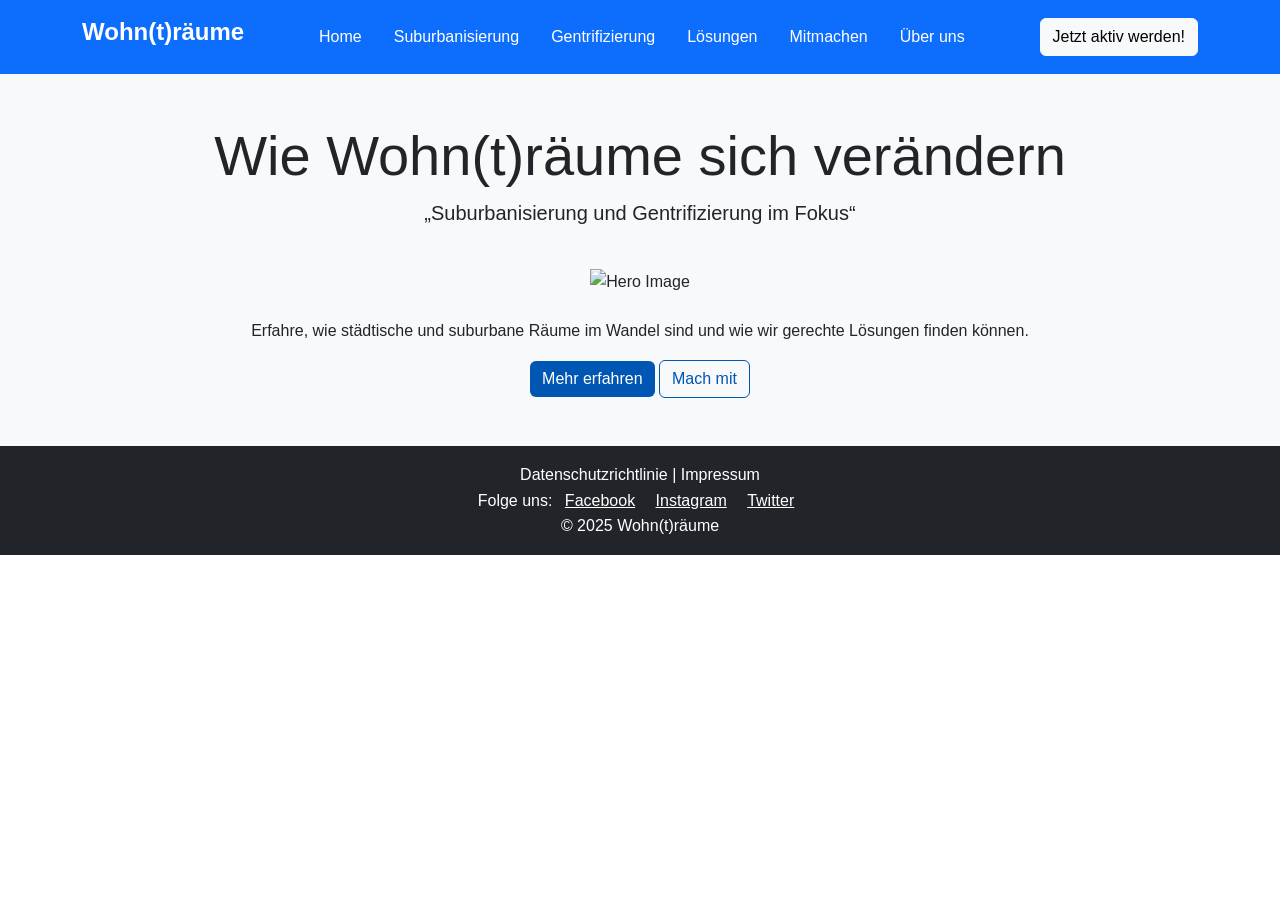
==== index.html @ d02d344f "basic structure" ====
<!DOCTYPE html>
<html lang="de">
<head>
    <meta charset="UTF-8">
    <meta name="viewport" content="width=device-width, initial-scale=1.0">
    <title>Wohn(t)räume - Home</title>
    <link href="https://cdn.jsdelivr.net/npm/bootstrap@5.0.0-alpha1/dist/css/bootstrap.min.css" rel="stylesheet">
    <link rel="stylesheet" href="style/style.css">
</head>
<body>
    <!-- Include Header -->
    <header class="bg-primary text-white p-3">
        <div class="container d-flex justify-content-between align-items-center">
            <h1 class="logo">Wohn(t)räume</h1>
            <nav>
                <ul class="nav">
                    <li class="nav-item"><a class="nav-link text-white" href="index.html">Home</a></li>
                    <li class="nav-item"><a class="nav-link text-white" href="suburbanisierung.html">Suburbanisierung</a></li>
                    <li class="nav-item"><a class="nav-link text-white" href="gentrifizierung.html">Gentrifizierung</a></li>
                    <li class="nav-item"><a class="nav-link text-white" href="loesungen.html">Lösungen</a></li>
                    <li class="nav-item"><a class="nav-link text-white" href="mitmachen.html">Mitmachen</a></li>
                    <li class="nav-item"><a class="nav-link text-white" href="ueber-uns.html">Über uns</a></li>
                </ul>
            </nav>
            <a href="#" class="btn btn-light">Jetzt aktiv werden!</a>
        </div>
    </header>

    <!-- Main Content -->
    <section id="home" class="text-center py-5 bg-light">
        <div class="container">
            <h2 class="display-4">Wie Wohn(t)räume sich verändern</h2>
            <p class="lead">„Suburbanisierung und Gentrifizierung im Fokus“</p>
            <img src="images/hero-image.jpg" alt="Hero Image" class="img-fluid my-4">
            <p>Erfahre, wie städtische und suburbane Räume im Wandel sind und wie wir gerechte Lösungen finden können.</p>
            <a href="lösungen.html" class="btn btn-primary">Mehr erfahren</a>
            <a href="mitmachen.html" class="btn btn-outline-primary">Mach mit</a>
        </div>
    </section>

    <!-- Include Footer -->
    <footer class="bg-dark text-white text-center py-3">
        <p>Datenschutzrichtlinie | Impressum</p>
        <p>Folge uns: 
            <a href="#" class="text-white mx-2">Facebook</a> 
            <a href="#" class="text-white mx-2">Instagram</a> 
            <a href="#" class="text-white mx-2">Twitter</a>
        </p>
        <p>© 2025 Wohn(t)räume</p>
    </footer>

    <script src="https://cdn.jsdelivr.net/npm/bootstrap@5.0.0-alpha1/dist/js/bootstrap.bundle.min.js"></script>
</body>
</html>
---- style/style.css ----
/* General Styles */
body {
    font-family: Arial, sans-serif;
    line-height: 1.6;
}

.logo {
    font-size: 1.5rem;
    font-weight: bold;
}

.map-placeholder {
    height: 300px;
}

.before-after-images img {
    max-width: 45%;
    margin: 10px 0;
}

/* Buttons */
.btn-primary {
    background-color: #0056b3;
    border: none;
}

.btn-outline-primary {
    color: #0056b3;
    border-color: #0056b3;
}

/* Footer */
footer p {
    margin: 0;
}
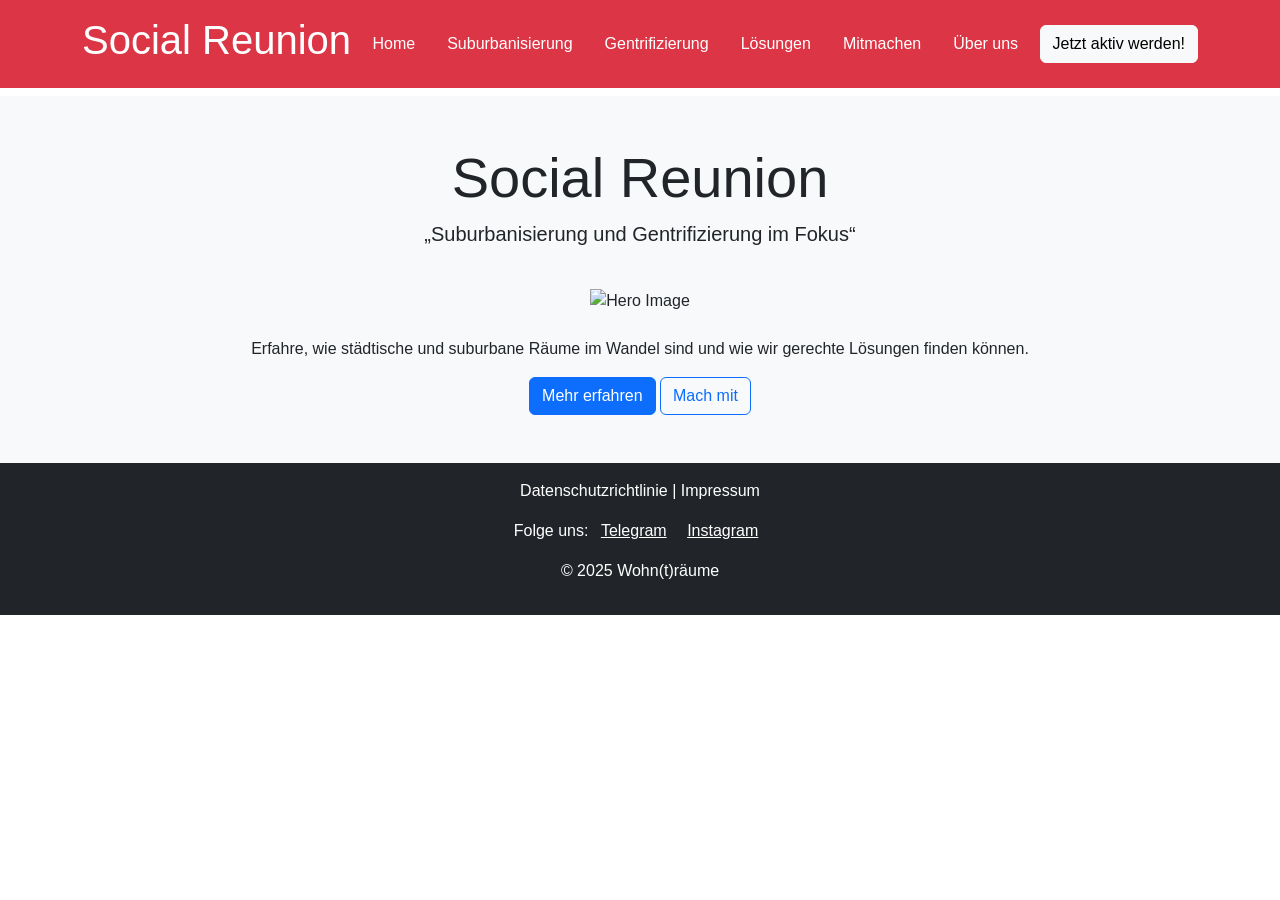
==== commit 4282933e: "CSS gelöscht" ====
--- a/index.html
+++ b/index.html
@@ -3,15 +3,20 @@
 <head>
     <meta charset="UTF-8">
     <meta name="viewport" content="width=device-width, initial-scale=1.0">
-    <title>Wohn(t)räume - Home</title>
+    <title>Social Reunion - Home</title>
     <link href="https://cdn.jsdelivr.net/npm/bootstrap@5.0.0-alpha1/dist/css/bootstrap.min.css" rel="stylesheet">
-    <link rel="stylesheet" href="style/style.css">
+    <style>
+        body {
+            font-family: 'Kumbh Sans', sans-serif;
+        }
+
+    </style>
 </head>
 <body>
     <!-- Include Header -->
-    <header class="bg-primary text-white p-3">
-        <div class="container d-flex justify-content-between align-items-center">
-            <h1 class="logo">Wohn(t)räume</h1>
+    <header  class="p-3 mb-2 bg-danger text-white">
+        <div class="container d-flex justify-content-between align-items-center";">
+            <h1 class="logo">Social Reunion</h1>
             <nav>
                 <ul class="nav">
                     <li class="nav-item"><a class="nav-link text-white" href="index.html">Home</a></li>
@@ -29,7 +34,7 @@
     <!-- Main Content -->
     <section id="home" class="text-center py-5 bg-light">
         <div class="container">
-            <h2 class="display-4">Wie Wohn(t)räume sich verändern</h2>
+            <h2 class="display-4">Social Reunion</h2>
             <p class="lead">„Suburbanisierung und Gentrifizierung im Fokus“</p>
             <img src="images/hero-image.jpg" alt="Hero Image" class="img-fluid my-4">
             <p>Erfahre, wie städtische und suburbane Räume im Wandel sind und wie wir gerechte Lösungen finden können.</p>
@@ -42,9 +47,9 @@
     <footer class="bg-dark text-white text-center py-3">
         <p>Datenschutzrichtlinie | Impressum</p>
         <p>Folge uns: 
-            <a href="#" class="text-white mx-2">Facebook</a> 
+            <a href="#" class="text-white mx-2">Telegram</a> 
             <a href="#" class="text-white mx-2">Instagram</a> 
-            <a href="#" class="text-white mx-2">Twitter</a>
+
         </p>
         <p>© 2025 Wohn(t)räume</p>
     </footer>
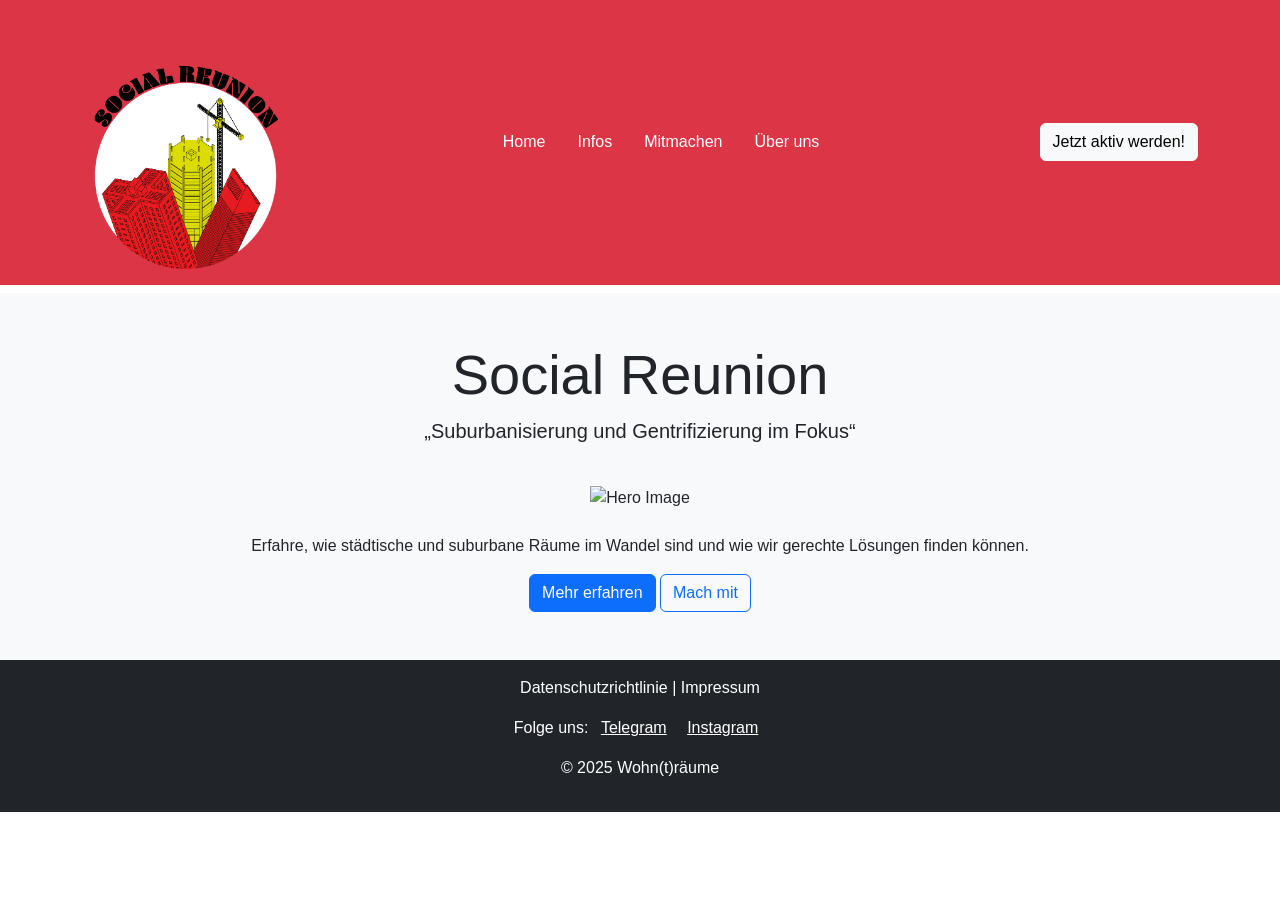
==== commit f4b1b2e2: "Logo eingefügt" ====
--- a/index.html
+++ b/index.html
@@ -10,19 +10,19 @@
             font-family: 'Kumbh Sans', sans-serif;
         }
 
+
+
     </style>
 </head>
 <body>
     <!-- Include Header -->
     <header  class="p-3 mb-2 bg-danger text-white">
-        <div class="container d-flex justify-content-between align-items-center";">
-            <h1 class="logo">Social Reunion</h1>
+        <div class="container d-flex justify-content-between align-items-center">
+            <a class="navbar-brand" href="#"><img class="img-fluid d-inline-block align-text-top" src="images/LOGO_SOCIALREUNION.png" alt="logo" style="max-height: 250px; height: auto;" ></a>
             <nav>
                 <ul class="nav">
                     <li class="nav-item"><a class="nav-link text-white" href="index.html">Home</a></li>
-                    <li class="nav-item"><a class="nav-link text-white" href="suburbanisierung.html">Suburbanisierung</a></li>
-                    <li class="nav-item"><a class="nav-link text-white" href="gentrifizierung.html">Gentrifizierung</a></li>
-                    <li class="nav-item"><a class="nav-link text-white" href="loesungen.html">Lösungen</a></li>
+                    <li class="nav-item"><a class="nav-link text-white" href="loesungen.html">Infos</a></li>
                     <li class="nav-item"><a class="nav-link text-white" href="mitmachen.html">Mitmachen</a></li>
                     <li class="nav-item"><a class="nav-link text-white" href="ueber-uns.html">Über uns</a></li>
                 </ul>
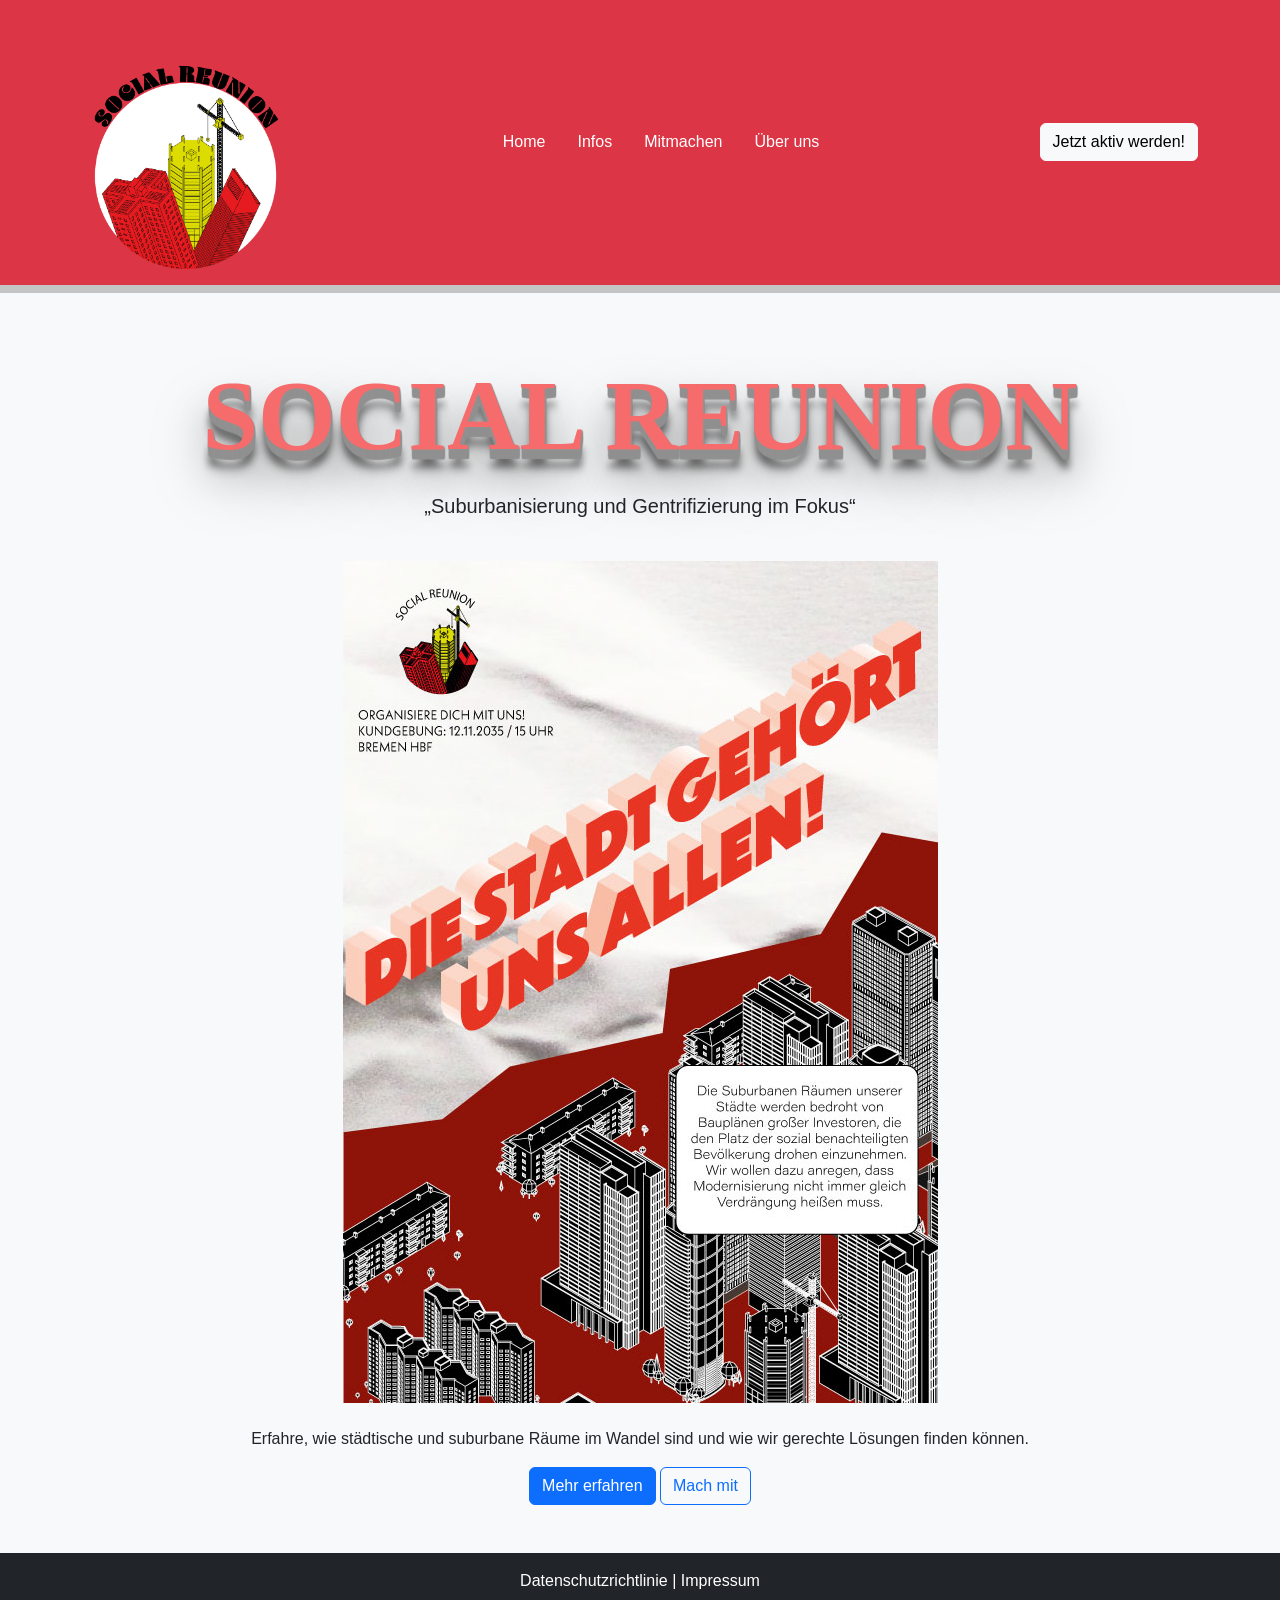
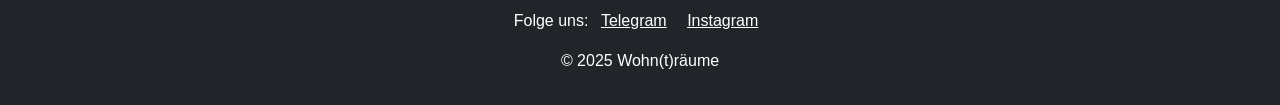
==== commit d810459b: "h1 element verändert, ein wenig mit text effekten probiert." ====
--- a/index.html
+++ b/index.html
@@ -7,9 +7,35 @@
     <link href="https://cdn.jsdelivr.net/npm/bootstrap@5.0.0-alpha1/dist/css/bootstrap.min.css" rel="stylesheet">
     <style>
         body {
-            font-family: 'Kumbh Sans', sans-serif;
+        background-color: #c4c4c4;
+        font-family: 'Kumbh Sans', sans-serif;
+    
         }
 
+        .text {
+            top: 50%; 
+            right: 50%;
+            transform: translate(50%,-50%);
+            text-transform: uppercase;
+            font-family: verdana;
+            font-size: 100px;
+            font-weight: 700;
+            color: #f66c6c;
+            text-shadow: 1px 1px 1px #919191,
+                1px 2px 1px #919191,
+                1px 3px 1px #919191,
+                1px 4px 1px #919191,
+                1px 5px 1px #919191,
+                1px 6px 1px #919191,
+                1px 7px 1px #919191,
+                1px 8px 1px #919191,
+                1px 9px 1px #919191,
+                1px 10px 1px #919191,
+            1px 18px 6px rgba(16,16,16,0.4),
+            1px 22px 10px rgba(16,16,16,0.2),
+            1px 25px 35px rgba(16,16,16,0.2),
+            1px 30px 60px rgba(16,16,16,0.4);
+        }
 
 
     </style>
@@ -34,9 +60,9 @@
     <!-- Main Content -->
     <section id="home" class="text-center py-5 bg-light">
         <div class="container">
-            <h2 class="display-4">Social Reunion</h2>
+            <span class="text">Social Reunion</span>
             <p class="lead">„Suburbanisierung und Gentrifizierung im Fokus“</p>
-            <img src="images/hero-image.jpg" alt="Hero Image" class="img-fluid my-4">
+            <img src="images/Plakat.jpg" alt="Hero Image" class="img-fluid my-4">
             <p>Erfahre, wie städtische und suburbane Räume im Wandel sind und wie wir gerechte Lösungen finden können.</p>
             <a href="lösungen.html" class="btn btn-primary">Mehr erfahren</a>
             <a href="mitmachen.html" class="btn btn-outline-primary">Mach mit</a>
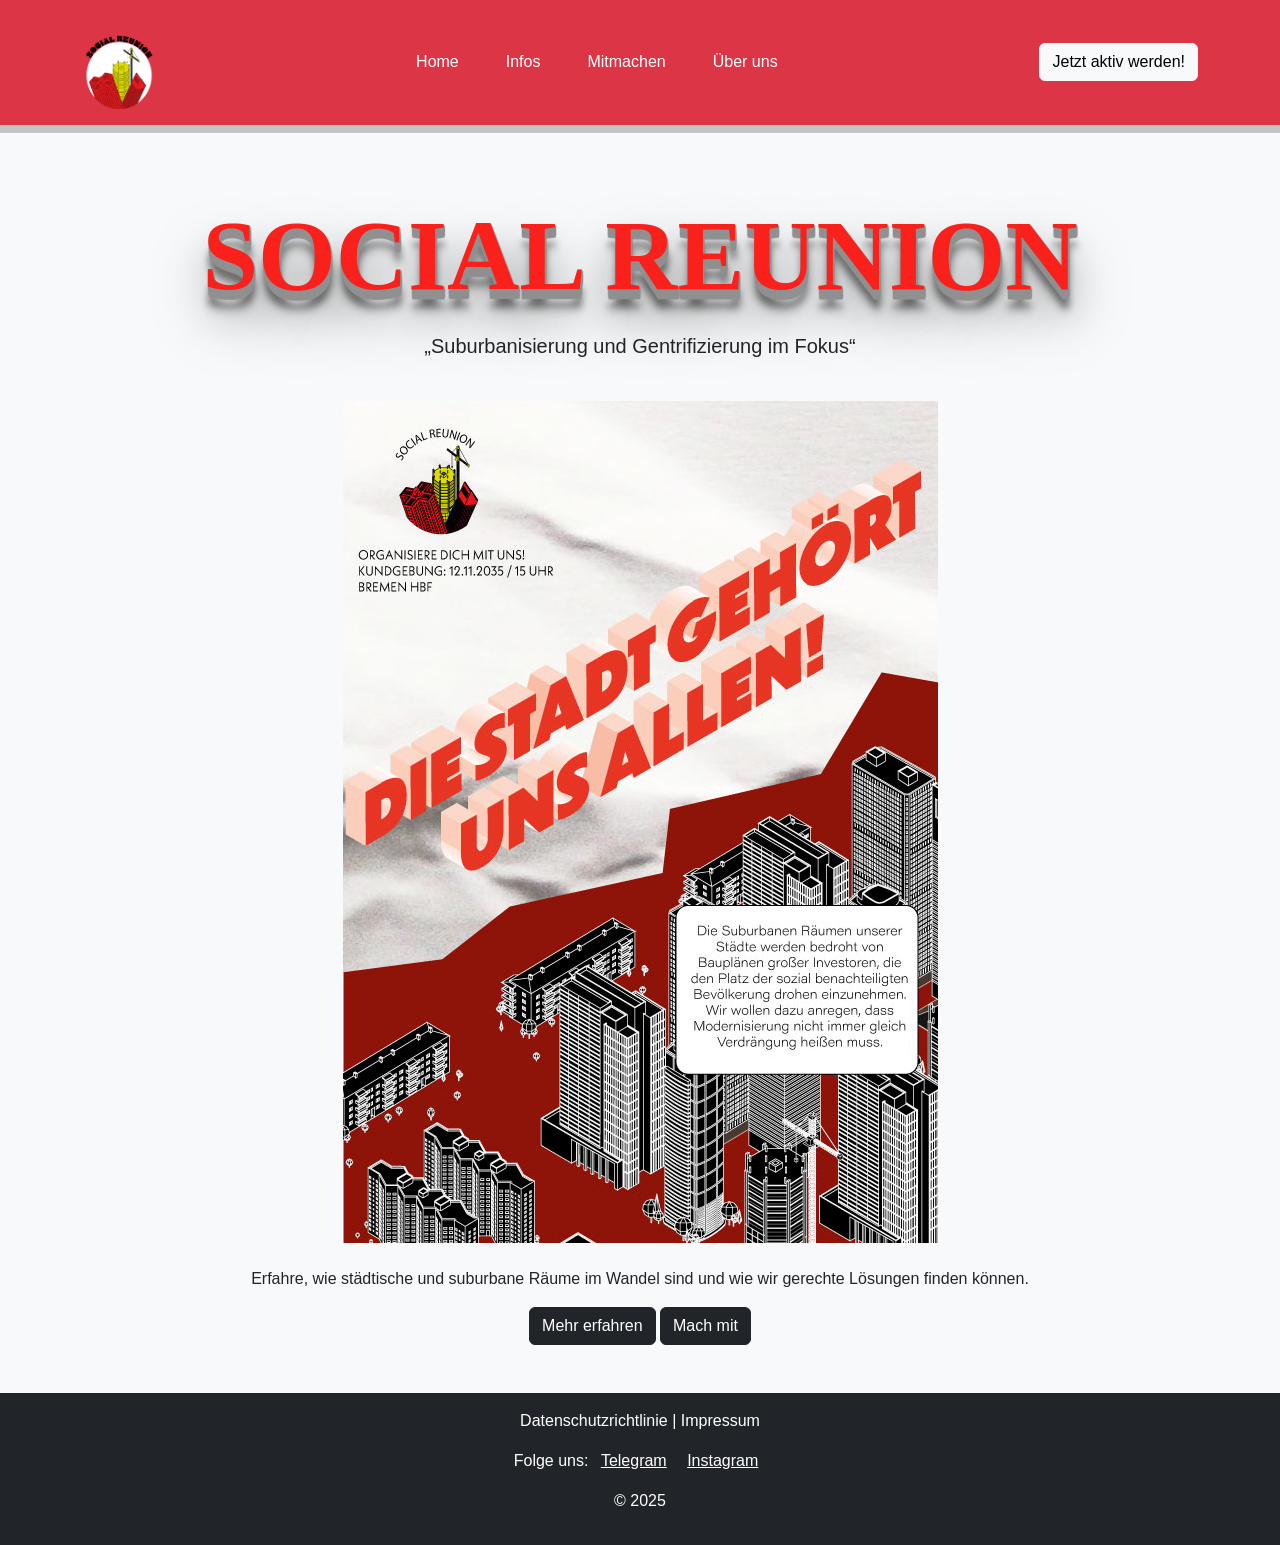
==== commit 7d6e7b46: "Ordnung geschaffen." ====
--- a/index.html
+++ b/index.html
@@ -20,7 +20,7 @@
             font-family: verdana;
             font-size: 100px;
             font-weight: 700;
-            color: #f66c6c;
+            color: #fa201c;
             text-shadow: 1px 1px 1px #919191,
                 1px 2px 1px #919191,
                 1px 3px 1px #919191,
@@ -44,9 +44,16 @@
     <!-- Include Header -->
     <header  class="p-3 mb-2 bg-danger text-white">
         <div class="container d-flex justify-content-between align-items-center">
-            <a class="navbar-brand" href="#"><img class="img-fluid d-inline-block align-text-top" src="images/LOGO_SOCIALREUNION.png" alt="logo" style="max-height: 250px; height: auto;" ></a>
+            <a 
+                class="navbar-brand" 
+                href="index.html"><img 
+                class="img-fluid d-inline-block align-text-top" 
+                src="images/LOGO_SOCIALREUNION.png" 
+                alt="logo" 
+                style="max-height: 90px; height: auto;" >
+            </a>
             <nav>
-                <ul class="nav">
+                <ul class="nav d-flex" style="gap: 15px; ">
                     <li class="nav-item"><a class="nav-link text-white" href="index.html">Home</a></li>
                     <li class="nav-item"><a class="nav-link text-white" href="loesungen.html">Infos</a></li>
                     <li class="nav-item"><a class="nav-link text-white" href="mitmachen.html">Mitmachen</a></li>
@@ -64,8 +71,8 @@
             <p class="lead">„Suburbanisierung und Gentrifizierung im Fokus“</p>
             <img src="images/Plakat.jpg" alt="Hero Image" class="img-fluid my-4">
             <p>Erfahre, wie städtische und suburbane Räume im Wandel sind und wie wir gerechte Lösungen finden können.</p>
-            <a href="lösungen.html" class="btn btn-primary">Mehr erfahren</a>
-            <a href="mitmachen.html" class="btn btn-outline-primary">Mach mit</a>
+            <a href="lösungen.html" class="btn btn-dark">Mehr erfahren</a>
+            <a href="mitmachen.html" class="btn btn-dark">Mach mit</a>
         </div>
     </section>
 
@@ -77,7 +84,7 @@
             <a href="#" class="text-white mx-2">Instagram</a> 
 
         </p>
-        <p>© 2025 Wohn(t)räume</p>
+        <p>© 2025</p>
     </footer>
 
     <script src="https://cdn.jsdelivr.net/npm/bootstrap@5.0.0-alpha1/dist/js/bootstrap.bundle.min.js"></script>
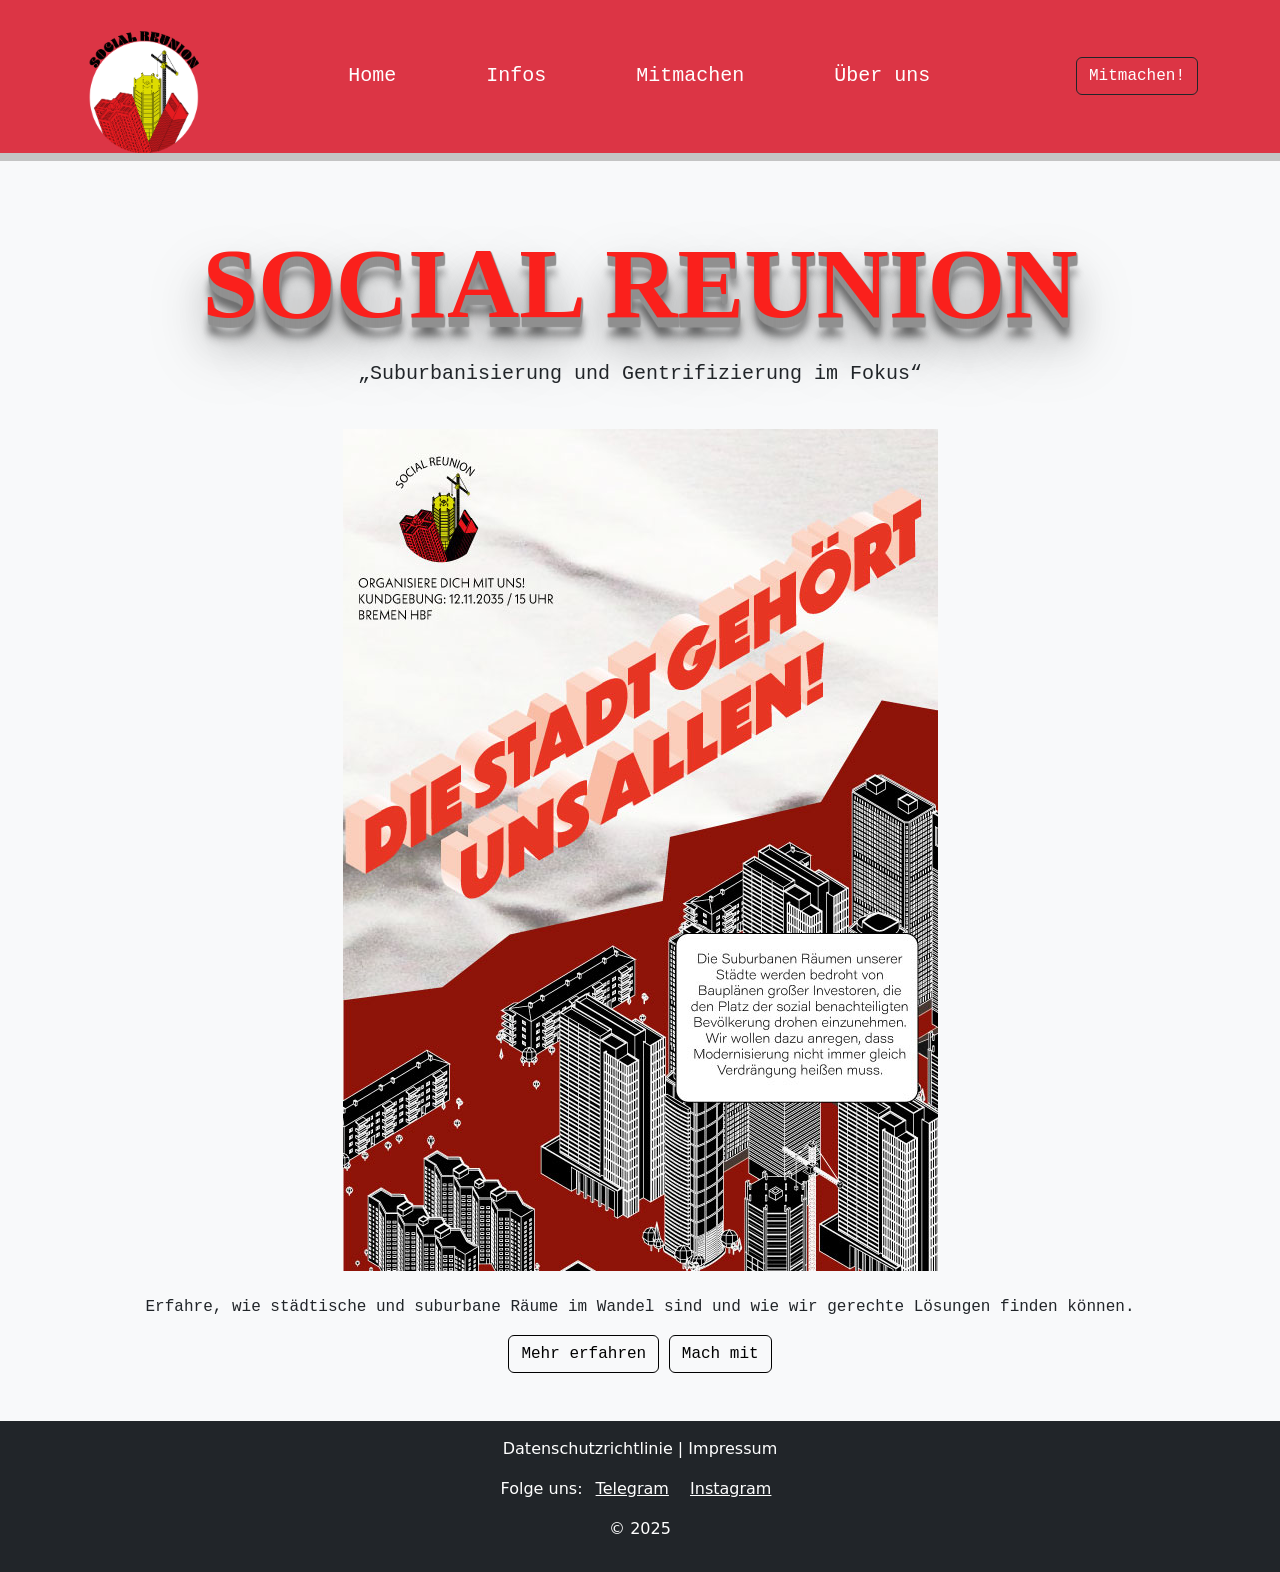
==== commit f0ef2245: "Buttons geändert, Effekt auf Navbar." ====
--- a/index.html
+++ b/index.html
@@ -8,7 +8,6 @@
     <style>
         body {
         background-color: #c4c4c4;
-        font-family: 'Kumbh Sans', sans-serif;
     
         }
 
@@ -37,30 +36,80 @@
             1px 30px 60px rgba(16,16,16,0.4);
         }
 
+        .navbar-brand img{
+            margin: 0;
+            padding-top: 0;
+            max-height: 150px;
+
+        }
+
+        .link-116 {
+        color: #ffffff;
+        font-size: 20px;
+        text-decoration: none;
+        padding: 10px 20px;
+        margin: 0 5px;
+        position: relative;
+        overflow: hidden;
+        }
+
+        .link-116::after {
+        content: "";
+        position: absolute;
+        left: 0;
+        bottom: 0;
+        height: 2px;
+        background-color: #ffffff;
+        width: 0;
+        transition: width 0.3s ease;
+        }
+
+        .link-116:hover::after {
+        width: 100%;
+        animation: heartbeat116 1.5s infinite;
+        }
+
+        @keyframes heartbeat116 {
+        0%, 100% {
+            width: 100%;
+        }
+        50% {
+            width: 60%;
+        }
+        }
+
+        .container {
+            font-family: monospace;
+        }
+
+        
+
+
 
     </style>
 </head>
 <body>
     <!-- Include Header -->
-    <header  class="p-3 mb-2 bg-danger text-white">
+    <header  class=" mb-2 bg-danger text-white">
         <div class="container d-flex justify-content-between align-items-center">
             <a 
                 class="navbar-brand" 
                 href="index.html"><img 
                 class="img-fluid d-inline-block align-text-top" 
                 src="images/LOGO_SOCIALREUNION.png" 
-                alt="logo" 
-                style="max-height: 90px; height: auto;" >
+                alt="logo"> 
             </a>
             <nav>
-                <ul class="nav d-flex" style="gap: 15px; ">
-                    <li class="nav-item"><a class="nav-link text-white" href="index.html">Home</a></li>
-                    <li class="nav-item"><a class="nav-link text-white" href="loesungen.html">Infos</a></li>
-                    <li class="nav-item"><a class="nav-link text-white" href="mitmachen.html">Mitmachen</a></li>
-                    <li class="nav-item"><a class="nav-link text-white" href="ueber-uns.html">Über uns</a></li>
+                <ul class="nav d-flex" style="gap: 40px; ">
+                    <li class="nav-item"><a class="nav-link text-white link-116" href="index.html">Home</a></li>
+                    <li class="nav-item"><a class="nav-link text-white link-116" href="loesungen.html">Infos</a></li>
+                    <li class="nav-item"><a class="nav-link text-white link-116" href="mitmachen.html">Mitmachen</a></li>
+                    <li class="nav-item"><a class="nav-link text-white link-116" href="ueber-uns.html">Über uns</a></li>
                 </ul>
             </nav>
-            <a href="#" class="btn btn-light">Jetzt aktiv werden!</a>
+                <button type="button" class="btn btn-outline-dark" style="color: white;">
+                    Mitmachen!
+                </button>
         </div>
     </header>
 
@@ -71,8 +120,8 @@
             <p class="lead">„Suburbanisierung und Gentrifizierung im Fokus“</p>
             <img src="images/Plakat.jpg" alt="Hero Image" class="img-fluid my-4">
             <p>Erfahre, wie städtische und suburbane Räume im Wandel sind und wie wir gerechte Lösungen finden können.</p>
-            <a href="lösungen.html" class="btn btn-dark">Mehr erfahren</a>
-            <a href="mitmachen.html" class="btn btn-dark">Mach mit</a>
+            <a href="lösungen.html" class="btn btn-light" style="border-color: black;">Mehr erfahren</a>
+            <a href="mitmachen.html" class="btn btn-light" style="border-color: black;">Mach mit</a>
         </div>
     </section>
 
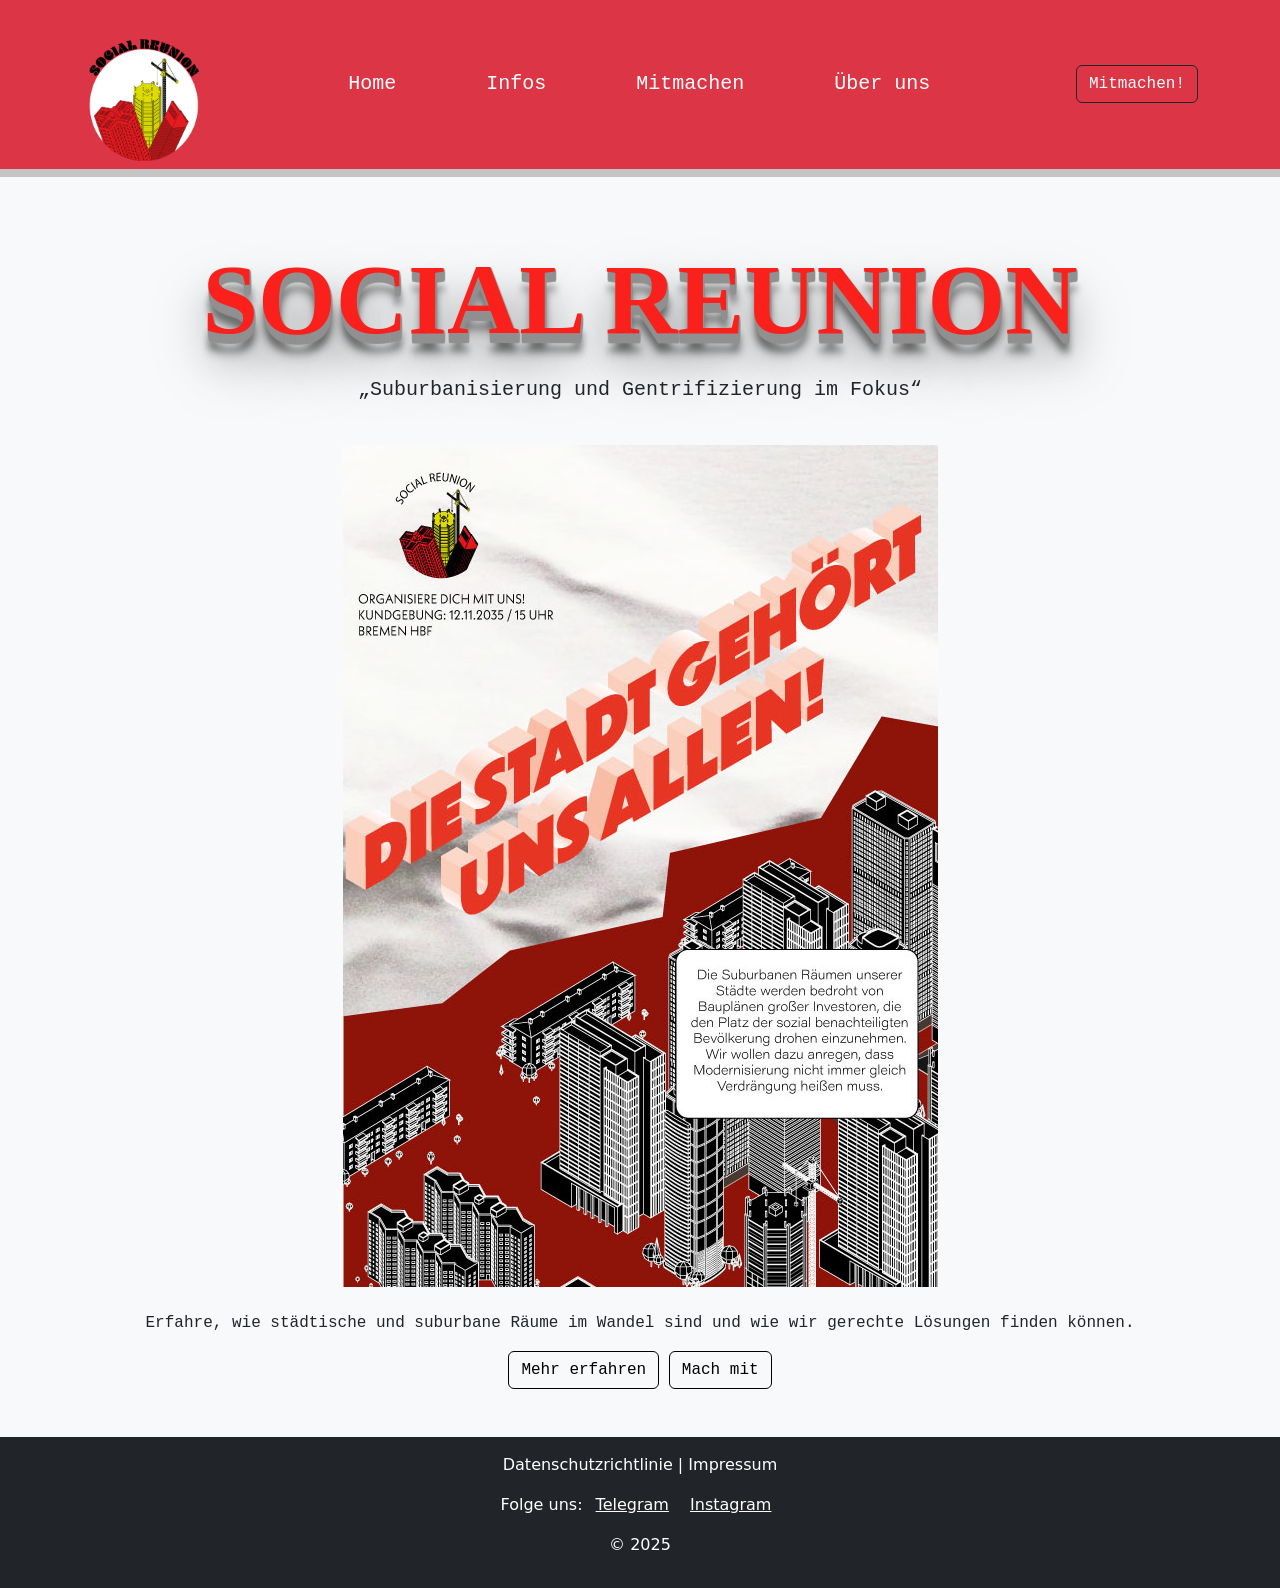
==== commit 2ba2bfe2: "<header class"p-2" korrigiert, ausversehen gelöscht." ====
--- a/index.html
+++ b/index.html
@@ -90,7 +90,7 @@
 </head>
 <body>
     <!-- Include Header -->
-    <header  class=" mb-2 bg-danger text-white">
+    <header  class="p-2 mb-2 bg-danger text-white">
         <div class="container d-flex justify-content-between align-items-center">
             <a 
                 class="navbar-brand" 
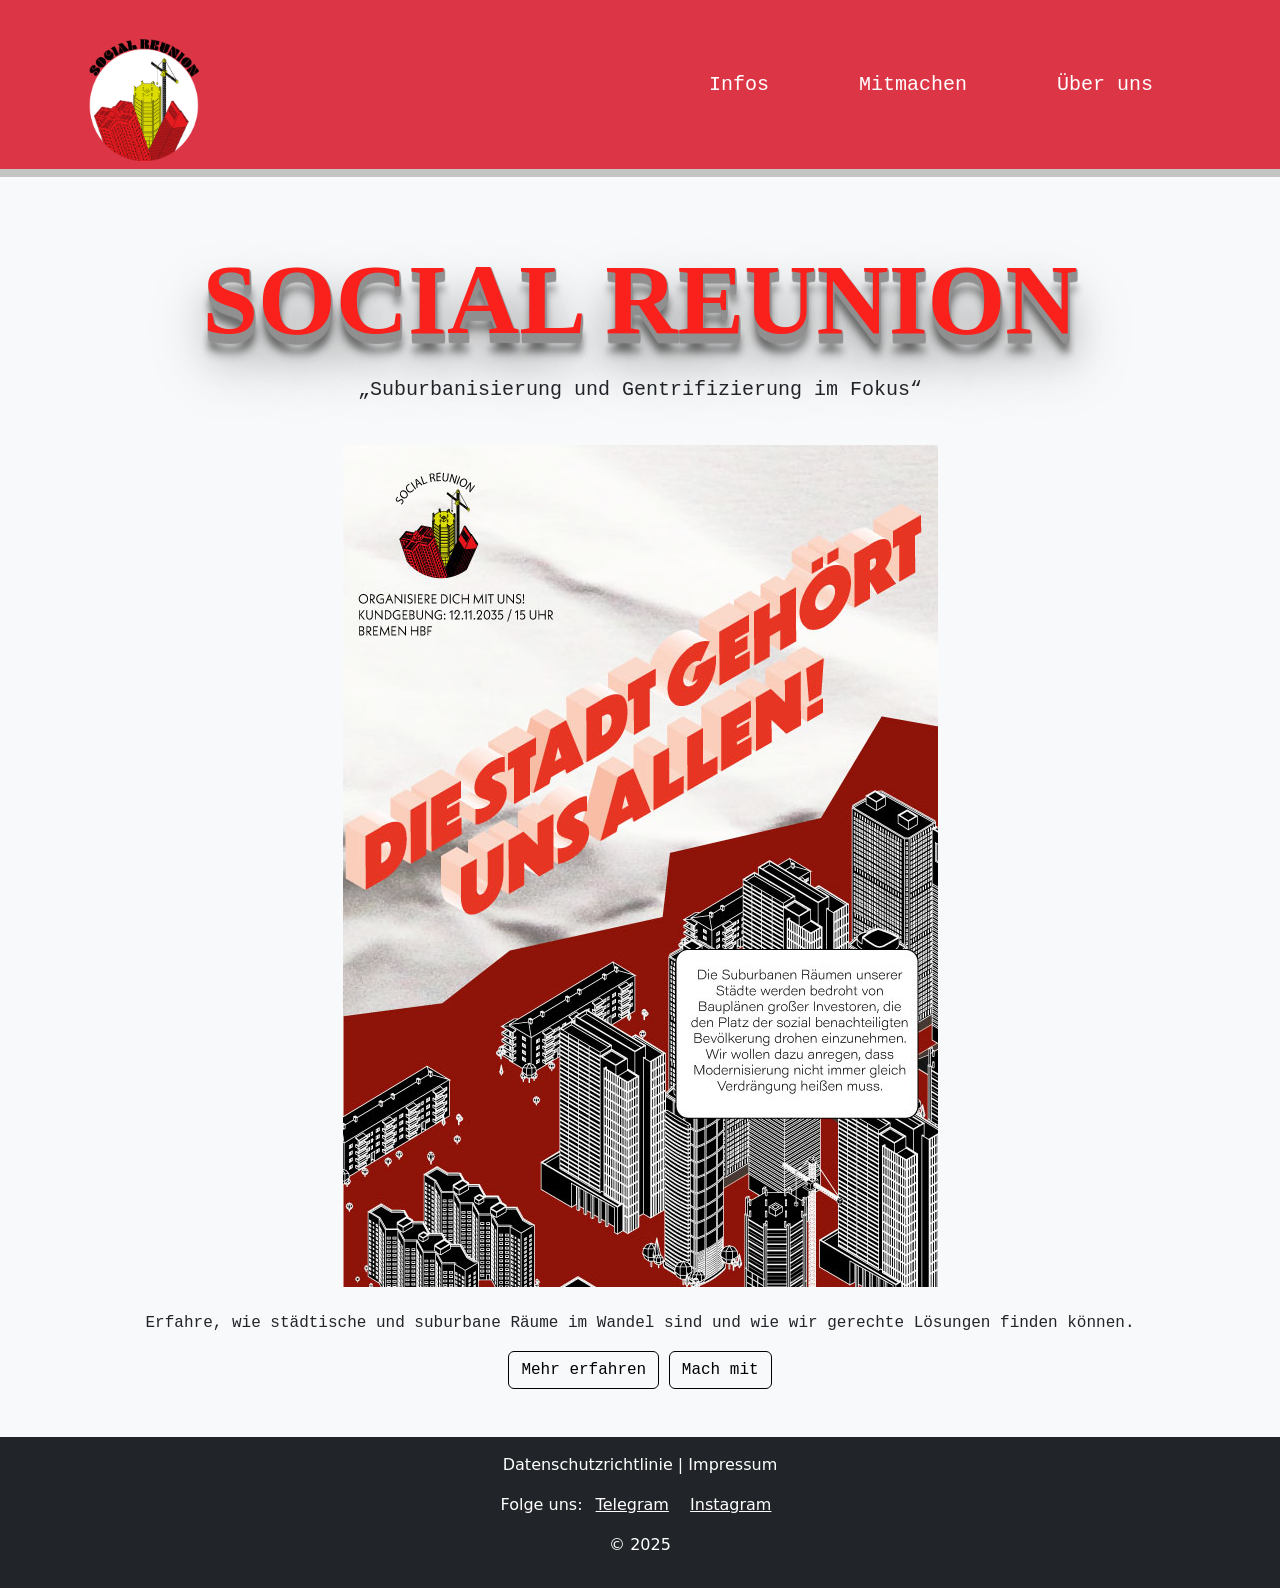
==== commit 6d888273: "Add new wedSides" ====
--- a/index.html
+++ b/index.html
@@ -4,112 +4,25 @@
     <meta charset="UTF-8">
     <meta name="viewport" content="width=device-width, initial-scale=1.0">
     <title>Social Reunion - Home</title>
+    <link rel="icon" type="image/x-icon" href="images/LOGO_SOCIALREUNION.ico">
     <link href="https://cdn.jsdelivr.net/npm/bootstrap@5.0.0-alpha1/dist/css/bootstrap.min.css" rel="stylesheet">
-    <style>
-        body {
-        background-color: #c4c4c4;
-    
-        }
-
-        .text {
-            top: 50%; 
-            right: 50%;
-            transform: translate(50%,-50%);
-            text-transform: uppercase;
-            font-family: verdana;
-            font-size: 100px;
-            font-weight: 700;
-            color: #fa201c;
-            text-shadow: 1px 1px 1px #919191,
-                1px 2px 1px #919191,
-                1px 3px 1px #919191,
-                1px 4px 1px #919191,
-                1px 5px 1px #919191,
-                1px 6px 1px #919191,
-                1px 7px 1px #919191,
-                1px 8px 1px #919191,
-                1px 9px 1px #919191,
-                1px 10px 1px #919191,
-            1px 18px 6px rgba(16,16,16,0.4),
-            1px 22px 10px rgba(16,16,16,0.2),
-            1px 25px 35px rgba(16,16,16,0.2),
-            1px 30px 60px rgba(16,16,16,0.4);
-        }
-
-        .navbar-brand img{
-            margin: 0;
-            padding-top: 0;
-            max-height: 150px;
-
-        }
-
-        .link-116 {
-        color: #ffffff;
-        font-size: 20px;
-        text-decoration: none;
-        padding: 10px 20px;
-        margin: 0 5px;
-        position: relative;
-        overflow: hidden;
-        }
-
-        .link-116::after {
-        content: "";
-        position: absolute;
-        left: 0;
-        bottom: 0;
-        height: 2px;
-        background-color: #ffffff;
-        width: 0;
-        transition: width 0.3s ease;
-        }
-
-        .link-116:hover::after {
-        width: 100%;
-        animation: heartbeat116 1.5s infinite;
-        }
-
-        @keyframes heartbeat116 {
-        0%, 100% {
-            width: 100%;
-        }
-        50% {
-            width: 60%;
-        }
-        }
-
-        .container {
-            font-family: monospace;
-        }
-
-        
-
-
-
-    </style>
+    <link rel="stylesheet" href="style/style.css">
 </head>
 <body>
     <!-- Include Header -->
     <header  class="p-2 mb-2 bg-danger text-white">
         <div class="container d-flex justify-content-between align-items-center">
-            <a 
-                class="navbar-brand" 
-                href="index.html"><img 
-                class="img-fluid d-inline-block align-text-top" 
-                src="images/LOGO_SOCIALREUNION.png" 
-                alt="logo"> 
+            <a class="navbar-brand" href="index.html">
+                <img class="img-fluid d-inline-block align-text-top" src="images/LOGO_SOCIALREUNION.png" alt="logo"/>
             </a>
             <nav>
-                <ul class="nav d-flex" style="gap: 40px; ">
-                    <li class="nav-item"><a class="nav-link text-white link-116" href="index.html">Home</a></li>
-                    <li class="nav-item"><a class="nav-link text-white link-116" href="loesungen.html">Infos</a></li>
-                    <li class="nav-item"><a class="nav-link text-white link-116" href="mitmachen.html">Mitmachen</a></li>
-                    <li class="nav-item"><a class="nav-link text-white link-116" href="ueber-uns.html">Über uns</a></li>
+                <ul class="nav d-flex" style="gap: 40px;">
+                    <!--<li class="nav-item"><a class="nav-link text-white link-116 btn btn-outline-dark" href="index.html">Home</a></li>-->
+                    <li class="nav-item"><a class="nav-link text-white link-116 btn btn-outline-dark" href="loesungen.html">Infos</a></li>
+                    <li class="nav-item"><a class="nav-link text-white link-116 btn btn-outline-dark" href="mitmachen.html">Mitmachen</a></li>
+                    <li class="nav-item"><a class="nav-link text-white link-116 btn btn-outline-dark" href="ueber-uns.html">Über uns</a></li>
                 </ul>
             </nav>
-                <button type="button" class="btn btn-outline-dark" style="color: white;">
-                    Mitmachen!
-                </button>
         </div>
     </header>
 
--- a/style/style.css
+++ b/style/style.css
@@ -0,0 +1,89 @@
+body {
+        background-color: #c4c4c4;
+}
+
+.text {
+    top: 50%;
+    right: 50%;
+    transform: translate(50%,-50%);
+    text-transform: uppercase;
+    font-family: verdana;
+    font-size: 100px;
+    font-weight: 700;
+    color: #fa201c;
+    text-shadow: 1px 1px 1px #919191,
+                 1px 2px 1px #919191,
+                 1px 3px 1px #919191,
+                 1px 4px 1px #919191,
+                 1px 5px 1px #919191,
+                 1px 6px 1px #919191,
+                 1px 7px 1px #919191,
+                 1px 8px 1px #919191,
+                 1px 9px 1px #919191,
+                 1px 10px 1px #919191,
+                 1px 18px 6px rgba(16,16,16,0.4),
+                 1px 22px 10px rgba(16,16,16,0.2),
+                 1px 25px 35px rgba(16,16,16,0.2),
+                 1px 30px 60px rgba(16,16,16,0.4);
+}
+
+.navbar-brand img{
+    margin: 0;
+    padding-top: 0;
+    max-height: 150px;
+}
+
+.link-116 {
+    color: #ffffff;
+    font-size: 20px;
+    text-decoration: none;
+    padding: 10px 20px;
+    margin: 0 5px;
+    position: relative;
+    overflow: hidden;
+}
+
+.link-116::after {
+    content: "";
+    position: absolute;
+    left: 0;
+    bottom: 0;
+    height: 2px;
+    background-color: #ffffff;
+    width: 0;
+    transition: width 0.3s ease;
+}
+
+.link-116:hover::after {
+    width: 100%;
+    animation: heartbeat116 1.5s infinite;
+}
+
+@keyframes heartbeat116 {
+    0%, 100% {
+        width: 100%;
+    }
+    50% {
+        width: 60%;
+    }
+}
+
+.container {
+    font-family: monospace;
+}
+
+
+h1, h2 {
+    color: #333;
+}
+ul {
+margin: 10px 0;
+padding: 0 20px;
+list-style-type: none;
+}
+li {
+margin-bottom: 8px;
+}
+.section {
+margin-bottom: 20px;
+}
